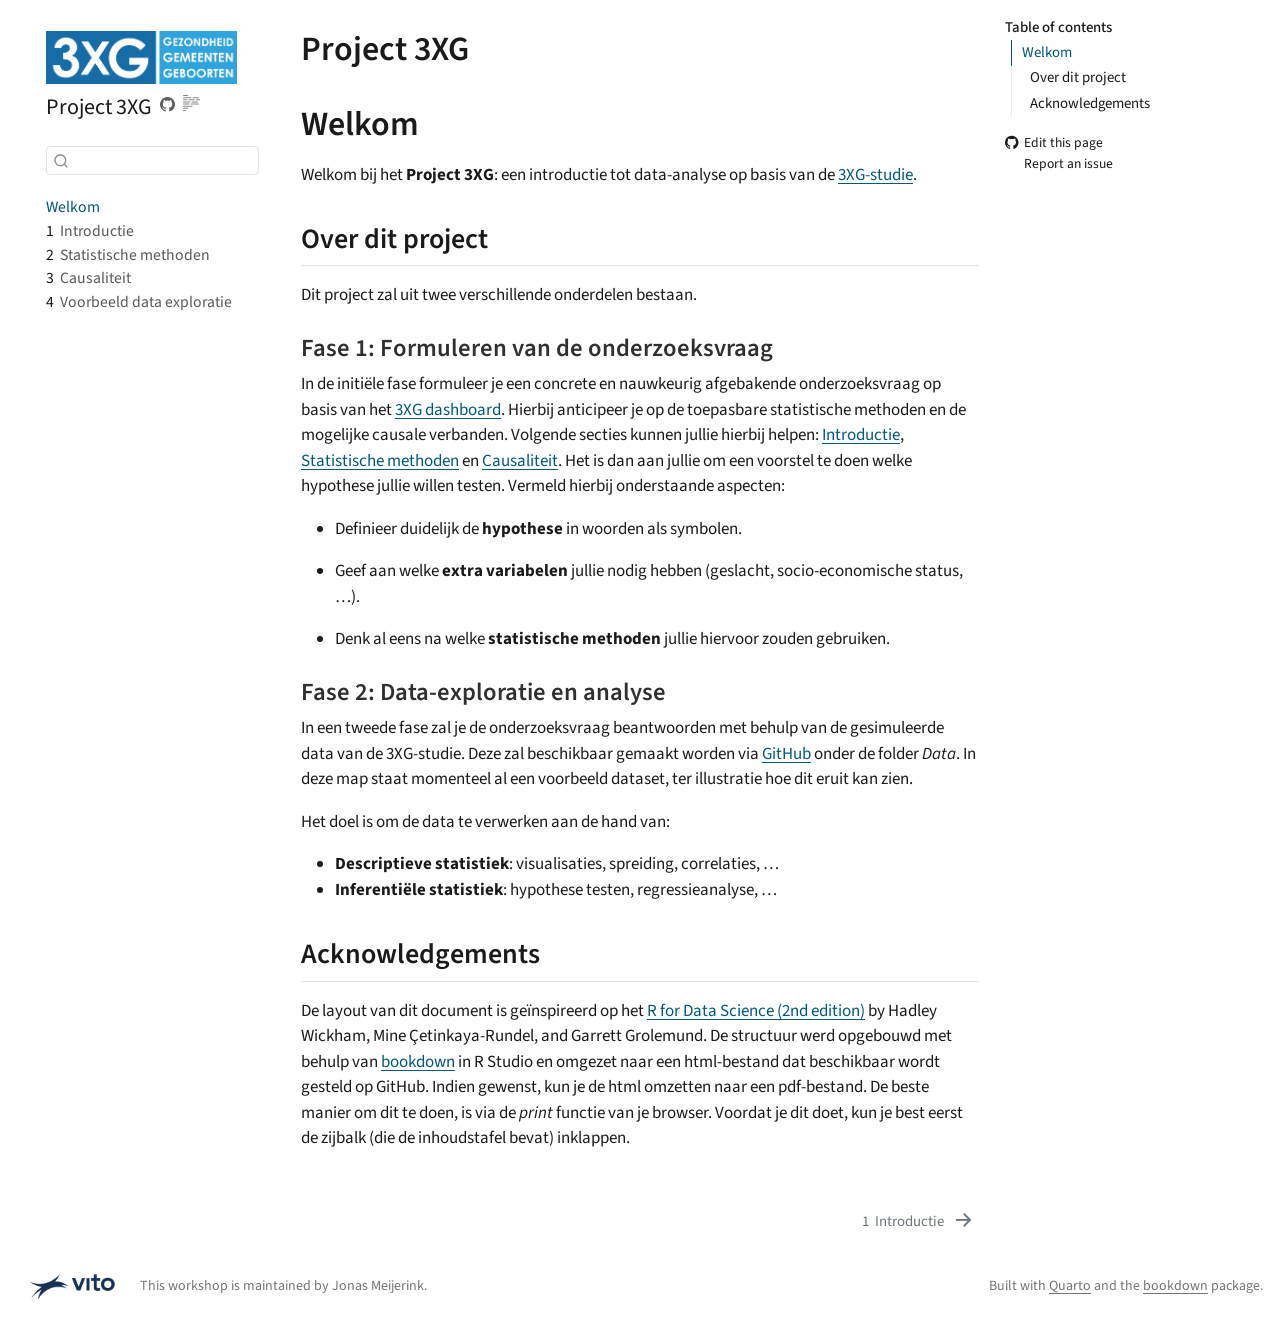
==== docs/index.html @ 2c1c5d32 "Initial commit" ====
<!DOCTYPE html>
<html xmlns="http://www.w3.org/1999/xhtml" lang="en" xml:lang="en"><head>
<meta http-equiv="Content-Type" content="text/html; charset=UTF-8">
<meta charset="utf-8">
<meta name="generator" content="quarto-1.10.18">
<meta name="viewport" content="width=device-width, initial-scale=1.0, user-scalable=yes">
<meta name="author" content="Jonas Meijerink">
<title>Project 3XG</title>
<style>
/* Default styles provided by pandoc.
** See https://pandoc.org/MANUAL.html#variables-for-html for config info.
*/
span.smallcaps{font-variant: small-caps;}
div.columns{display: flex; gap: 1.5em;}
div.column{flex: auto;}
@media screen {
div.columns{gap: min(4vw, 1.5em);}
div.column{overflow-x: auto;}
}
div.hanging-indent{margin-left: 1.5em; text-indent: -1.5em;}
ul.task-list{list-style: none;}
ul.task-list li input[type="checkbox"] {
  width: 0.8em;
  margin: 0 0.8em 0.2em -1em; /* quarto-specific, see https://github.com/quarto-dev/quarto-cli/issues/4556 */ 
  vertical-align: middle;
}
</style>

<script src="site_libs/quarto-nav/quarto-nav.js"></script>
<script src="site_libs/quarto-nav/headroom.min.js"></script>
<script src="site_libs/clipboard/clipboard.min.js"></script>
<script src="site_libs/quarto-search/autocomplete.umd.js"></script>
<script src="site_libs/quarto-search/fuse.min.js"></script>
<script src="site_libs/quarto-search/quarto-search.js"></script>
<meta name="quarto:offset" content="./">
<link href="./intro.html" rel="next">
<script src="site_libs/quarto-html/quarto.js" type="module"></script>
<script src="site_libs/quarto-html/tabsets/tabsets.js" type="module"></script>
<script src="site_libs/quarto-html/popper.min.js"></script>
<script src="site_libs/quarto-html/tippy.umd.min.js"></script>
<script src="site_libs/quarto-html/anchor.min.js"></script>
<link href="site_libs/quarto-html/tippy.css" rel="stylesheet">
<link href="site_libs/quarto-html/quarto-syntax-highlighting-64a204ab8560d761af7679ceaba22944.css" rel="stylesheet" id="quarto-text-highlighting-styles">
<script src="site_libs/bootstrap/bootstrap.min.js"></script>
<link href="site_libs/bootstrap/bootstrap-icons.css" rel="stylesheet">
<link href="site_libs/bootstrap/bootstrap-081637667c24d217134d68a2b34206dd.min.css" rel="stylesheet" append-hash="true" id="quarto-bootstrap" data-mode="light"><script id="quarto-search-options" type="application/json">{
  "location": "sidebar",
  "copy-button": false,
  "collapse-after": 3,
  "panel-placement": "start",
  "type": "textbox",
  "limit": 50,
  "keyboard-shortcut": [
    "f",
    "/",
    "s"
  ],
  "show-item-context": false,
  "language": {
    "search-no-results-text": "No results",
    "search-matching-documents-text": "matching documents",
    "search-copy-link-title": "Copy link to search",
    "search-hide-matches-text": "Hide additional matches",
    "search-more-match-text": "more match in this document",
    "search-more-matches-text": "more matches in this document",
    "search-clear-button-title": "Clear",
    "search-text-placeholder": "",
    "search-detached-cancel-button-title": "Cancel",
    "search-submit-button-title": "Submit",
    "search-label": "Search"
  }
}</script>
</head>
<body class="nav-sidebar floating quarto-light">

<div id="quarto-search-results"></div>
  <header id="quarto-header" class="headroom fixed-top"><nav class="quarto-secondary-nav"><div class="container-fluid d-flex">
      <button type="button" class="quarto-btn-toggle btn" data-bs-toggle="collapse" role="button" data-bs-target=".quarto-sidebar-collapse-item" aria-controls="quarto-sidebar" aria-expanded="false" aria-label="Toggle sidebar navigation" onclick="if (window.quartoToggleHeadroom) { window.quartoToggleHeadroom(); }">
        <i class="bi bi-layout-text-sidebar-reverse"></i>
      </button>
        <nav class="quarto-page-breadcrumbs" aria-label="breadcrumb"><ol class="breadcrumb"><li class="breadcrumb-item"><a href="./index.html">Welkom</a></li></ol></nav>
        <a class="flex-grow-1" role="navigation" data-bs-toggle="collapse" data-bs-target=".quarto-sidebar-collapse-item" aria-controls="quarto-sidebar" aria-expanded="false" aria-label="Toggle sidebar navigation" onclick="if (window.quartoToggleHeadroom) { window.quartoToggleHeadroom(); }">      
        </a>
      <button type="button" class="btn quarto-search-button" aria-label="Search" onclick="window.quartoOpenSearch();">
        <i class="bi bi-search"></i>
      </button>
    </div>
  </nav></header><!-- content --><div id="quarto-content" class="quarto-container page-columns page-rows-contents page-layout-article">
<!-- sidebar -->
  <nav id="quarto-sidebar" class="sidebar collapse collapse-horizontal quarto-sidebar-collapse-item sidebar-navigation floating overflow-auto"><div class="pt-lg-2 mt-2 text-left sidebar-header sidebar-header-stacked">
      <a href="./index.html" class="sidebar-logo-link">
      <img src="./figures/logo.png" alt="Workshop Logo" class="sidebar-logo light-content py-0 d-lg-inline d-none"><img src="./figures/logo.png" alt="Workshop Logo" class="sidebar-logo dark-content py-0 d-lg-inline d-none"></a>
    <div class="sidebar-title mb-0 py-0">
      <a href="./">Project 3XG</a> 
        <div class="sidebar-tools-main">
    <a href="https://github.com/MEIJERIJ/Workshop-3XG/" title="Source Code" class="quarto-navigation-tool px-1" aria-label="Source Code"><i class="bi bi-github"></i></a>
  <a href="" class="quarto-reader-toggle quarto-navigation-tool px-1" onclick="window.quartoToggleReader(); return false;" title="Toggle reader mode">
  <div class="quarto-reader-toggle-btn">
  <i class="bi"></i>
  </div>
</a>
</div>
    </div>
      </div>
        <div class="mt-2 flex-shrink-0 align-items-center">
        <div class="sidebar-search">
        <div id="quarto-search" class="" title="Search"></div>
        </div>
        </div>
    <div class="sidebar-menu-container"> 
    <ul class="list-unstyled mt-1">
<li class="sidebar-item">
  <div class="sidebar-item-container"> 
  <a href="./index.html" class="sidebar-item-text sidebar-link active">
 <span class="menu-text">Welkom</span></a>
  </div>
</li>
        <li class="sidebar-item">
  <div class="sidebar-item-container"> 
  <a href="./intro.html" class="sidebar-item-text sidebar-link">
 <span class="menu-text"><span class="chapter-number">1</span>&nbsp; <span class="chapter-title">Introductie</span></span></a>
  </div>
</li>
        <li class="sidebar-item">
  <div class="sidebar-item-container"> 
  <a href="./statistiek.html" class="sidebar-item-text sidebar-link">
 <span class="menu-text"><span class="chapter-number">2</span>&nbsp; <span class="chapter-title">Statistische methoden</span></span></a>
  </div>
</li>
        <li class="sidebar-item">
  <div class="sidebar-item-container"> 
  <a href="./causaliteit.html" class="sidebar-item-text sidebar-link">
 <span class="menu-text"><span class="chapter-number">3</span>&nbsp; <span class="chapter-title">Causaliteit</span></span></a>
  </div>
</li>
        <li class="sidebar-item">
  <div class="sidebar-item-container"> 
  <a href="./exploration.html" class="sidebar-item-text sidebar-link">
 <span class="menu-text"><span class="chapter-number">4</span>&nbsp; <span class="chapter-title">Voorbeeld data exploratie</span></span></a>
  </div>
</li>
    </ul>
</div>
</nav><div id="quarto-sidebar-glass" class="quarto-sidebar-collapse-item" data-bs-toggle="collapse" data-bs-target=".quarto-sidebar-collapse-item"></div>
<!-- margin-sidebar -->
    <div id="quarto-margin-sidebar" class="sidebar margin-sidebar">
        <nav id="TOC" role="doc-toc" class="toc-active"><h2 id="toc-title">Table of contents</h2>
   
  <ul>
<li>
<a href="#welkom" id="toc-welkom" class="nav-link active" data-scroll-target="#welkom">Welkom</a>
  <ul class="collapse">
<li>
<a href="#over-dit-project" id="toc-over-dit-project" class="nav-link" data-scroll-target="#over-dit-project">Over dit project</a>
  <ul class="collapse">
<li><a href="#fase-1-formuleren-van-de-onderzoeksvraag" id="toc-fase-1-formuleren-van-de-onderzoeksvraag" class="nav-link" data-scroll-target="#fase-1-formuleren-van-de-onderzoeksvraag">Fase 1: Formuleren van de onderzoeksvraag</a></li>
  <li><a href="#fase-2-data-exploratie-en-analyse" id="toc-fase-2-data-exploratie-en-analyse" class="nav-link" data-scroll-target="#fase-2-data-exploratie-en-analyse">Fase 2: Data-exploratie en analyse</a></li>
  </ul>
</li>
  <li><a href="#acknowledgements" id="toc-acknowledgements" class="nav-link" data-scroll-target="#acknowledgements">Acknowledgements</a></li>
  </ul>
</li>
  </ul><div class="toc-actions"><ul><li><a href="https://github.com/MEIJERIJ/Workshop-3XG/edit/main/index.qmd" class="toc-action"><i class="bi bi-github"></i>Edit this page</a></li><li><a href="https://github.com/MEIJERIJ/Workshop-3XG/issues/new" class="toc-action"><i class="bi empty"></i>Report an issue</a></li></ul></div></nav>
    </div>
<!-- main -->
<main class="content" id="quarto-document-content"><header id="title-block-header" class="quarto-title-block default"><div class="quarto-title">
<h1 class="title">Project 3XG</h1>
</div>



<div class="quarto-title-meta">

    
  
    
  </div>
  


</header><section id="welkom" class="level1 unnumbered"><h1 class="unnumbered">Welkom</h1>
<p>Welkom bij het <strong>Project 3XG</strong>: een introductie tot data-analyse op basis van de <a href="https://studie3xg.be/nl">3XG-studie</a>.</p>
<section id="over-dit-project" class="level2"><h2 class="anchored" data-anchor-id="over-dit-project">Over dit project</h2>
<p>Dit project zal uit twee verschillende onderdelen bestaan.</p>
<section id="fase-1-formuleren-van-de-onderzoeksvraag" class="level3"><h3 class="anchored" data-anchor-id="fase-1-formuleren-van-de-onderzoeksvraag">Fase 1: Formuleren van de onderzoeksvraag</h3>
<p>In de initiële fase formuleer je een concrete en nauwkeurig afgebakende onderzoeksvraag op basis van het <a href="https://report.vito.be/t/3xGopSchool/views/3xGdashboard-v2/3xgversie2?%3Aembed=y&amp;%3Aiid=1&amp;%3AisGuestRedirectFromVizportal=y">3XG dashboard</a>. Hierbij anticipeer je op de toepasbare statistische methoden en de mogelijke causale verbanden. Volgende secties kunnen jullie hierbij helpen: <a href="intro.html">Introductie</a>, <a href="statistiek.html">Statistische methoden</a> en <a href="causaliteit.html">Causaliteit</a>. Het is dan aan jullie om een voorstel te doen welke hypothese jullie willen testen. Vermeld hierbij onderstaande aspecten:</p>
<ul>
<li><p>Definieer duidelijk de <strong>hypothese</strong> in woorden als symbolen.</p></li>
<li><p>Geef aan welke <strong>extra variabelen</strong> jullie nodig hebben (geslacht, socio-economische status, …).</p></li>
<li><p>Denk al eens na welke <strong>statistische methoden</strong> jullie hiervoor zouden gebruiken.</p></li>
</ul></section><section id="fase-2-data-exploratie-en-analyse" class="level3"><h3 class="anchored" data-anchor-id="fase-2-data-exploratie-en-analyse">Fase 2: Data-exploratie en analyse</h3>
<p>In een tweede fase zal je de onderzoeksvraag beantwoorden met behulp van de gesimuleerde data van de 3XG-studie. Deze zal beschikbaar gemaakt worden via <a href="https://github.com/MEIJERIJ/Workshop-3XG">GitHub</a> onder de folder <em>Data</em>. In deze map staat momenteel al een voorbeeld dataset, ter illustratie hoe dit eruit kan zien.</p>
<p>Het doel is om de data te verwerken aan de hand van:</p>
<ul>
<li>
<strong>Descriptieve statistiek</strong>: visualisaties, spreiding, correlaties, …</li>
<li>
<strong>Inferentiële statistiek</strong>: hypothese testen, regressieanalyse, …</li>
</ul>
<!--
De voorbeelden worden in detail uitgewerkt in de cursusnota's, inclusief de R-code. Wanneer je de cursusnota's raadpleegt, kun je de R-code eenvoudig kopiëren en in je lokale R-software plakken. Hier is een voorbeeld van een stuk R-code:

::: {.cell}

```{.r .cell-code}
### Simulate a normal distribution
#---------------------------------
Y <- rnorm(n = 100, mean = 0, sd = 1)
```
:::

Als je nu je muis naar de rechterbovenhoek van het vak met de R-code beweegt, zie je een icoontje verschijnen in die hoek. 
Als je op dat icoontje klikt, wordt de inhoud van het vak naar je klembord gekopieerd, zodat je het kunt plakken waar je maar wilt (bv. in een lokaal R-bestand). 
Ik raad je aan om **met je eigen lokale R-script te werken**, waarin je een deel van de R-code uit de cursusnota's kopieert, 
zodat je zelf met de data en de R-code kunt *spelen*.


## Waarom R?

R is een gratis, opensource programmeertaal en -omgeving die specifiek is ontworpen voor statistische analyses. Het wordt breed gebruikt binnen onderzoeksinstellingen, waaronder VITO, omdat het

- Een groot ecosysteem aan pakketten heeft voor het bewerken, visualiseren, analyseren en rapporteren van data.
- Reproduceerbare analyse eenvoudig maakt.
- Gratis is en werkt op Windows, macOS en Linux.

## Tools you'll need

Om deze workshop te volgen, heb je het volgende nodig:

- **R** te downloaden via [CRAN](https://cran.r-project.org/).
- **RStudio** (of een andere R-vriendelijke editor zoals Positron of VS Code met de R-extensie) — download RStudio Desktop via
  [posit.co](https://posit.co/download/rstudio-desktop/).

--></section></section><section id="acknowledgements" class="level2"><h2 class="anchored" data-anchor-id="acknowledgements">Acknowledgements</h2>
<p>De layout van dit document is geïnspireerd op het <a href="https://hadley.nz">R for Data Science (2nd edition)</a> by Hadley Wickham, Mine Çetinkaya-Rundel, and Garrett Grolemund. De structuur werd opgebouwd met behulp van <a href="https://bookdown.org/">bookdown</a> in R Studio en omgezet naar een html-bestand dat beschikbaar wordt gesteld op GitHub. Indien gewenst, kun je de html omzetten naar een pdf-bestand. De beste manier om dit te doen, is via de <em>print</em> functie van je browser. Voordat je dit doet, kun je best eerst de zijbalk (die de inhoudstafel bevat) inklappen.</p>


</section></section></main><!-- /main --><script id="quarto-html-after-body" type="application/javascript">
  window.document.addEventListener("DOMContentLoaded", function (event) {
    const icon = "";
    const anchorJS = new window.AnchorJS();
    anchorJS.options = {
      placement: 'right',
      icon: icon
    };
    anchorJS.add('.anchored');
    const isCodeAnnotation = (el) => {
      for (const clz of el.classList) {
        if (clz.startsWith('code-annotation-')) {                     
          return true;
        }
      }
      return false;
    }
    const onCopySuccess = function(e) {
      // button target
      const button = e.trigger;
      // don't keep focus
      button.blur();
      // flash "checked"
      button.classList.add('code-copy-button-checked');
      var currentTitle = button.getAttribute("title");
      button.setAttribute("title", "Copied!");
      let tooltip;
      if (window.bootstrap) {
        button.setAttribute("data-bs-toggle", "tooltip");
        button.setAttribute("data-bs-placement", "left");
        button.setAttribute("data-bs-title", "Copied!");
        tooltip = new bootstrap.Tooltip(button, 
          { trigger: "manual", 
            customClass: "code-copy-button-tooltip",
            offset: [0, -8]});
        tooltip.show();    
      }
      setTimeout(function() {
        if (tooltip) {
          tooltip.hide();
          button.removeAttribute("data-bs-title");
          button.removeAttribute("data-bs-toggle");
          button.removeAttribute("data-bs-placement");
        }
        button.setAttribute("title", currentTitle);
        button.classList.remove('code-copy-button-checked');
      }, 1000);
      // clear code selection
      e.clearSelection();
    }
    const getTextToCopy = function(trigger) {
      const outerScaffold = trigger.parentElement.cloneNode(true);
      const codeEl = outerScaffold.querySelector('code');
      for (const childEl of codeEl.children) {
        if (isCodeAnnotation(childEl)) {
          childEl.remove();
        }
      }
      return codeEl.innerText;
    }
    const clipboard = new window.ClipboardJS('.code-copy-button:not([data-in-quarto-modal])', {
      text: getTextToCopy
    });
    clipboard.on('success', onCopySuccess);
    if (window.document.getElementById('quarto-embedded-source-code-modal')) {
      const clipboardModal = new window.ClipboardJS('.code-copy-button[data-in-quarto-modal]', {
        text: getTextToCopy,
        container: window.document.getElementById('quarto-embedded-source-code-modal')
      });
      clipboardModal.on('success', onCopySuccess);
    }
      var localhostRegex = new RegExp(/^(?:http|https):\/\/localhost\:?[0-9]*\//);
      var mailtoRegex = new RegExp(/^mailto:/);
        var filterRegex = new RegExp("https:\/\/meijerij\.github\.io\/Workshop-3XG\/");
      var isInternal = (href) => {
          return filterRegex.test(href) || localhostRegex.test(href) || mailtoRegex.test(href);
      }
      // Inspect non-navigation links and adorn them if external
     var links = window.document.querySelectorAll('a[href]:not(.nav-link):not(.navbar-brand):not(.toc-action):not(.sidebar-link):not(.sidebar-item-toggle):not(.pagination-link):not(.no-external):not([aria-hidden]):not(.dropdown-item):not(.quarto-navigation-tool):not(.about-link)');
      for (var i=0; i<links.length; i++) {
        const link = links[i];
        if (!isInternal(link.href)) {
          // undo the damage that might have been done by quarto-nav.js in the case of
          // links that we want to consider external
          if (link.dataset.originalHref !== undefined) {
            link.href = link.dataset.originalHref;
          }
        }
      }
    function tippyHover(el, contentFn, onTriggerFn, onUntriggerFn) {
      const config = {
        allowHTML: true,
        maxWidth: 500,
        delay: 100,
        arrow: false,
        appendTo: function(el) {
            return el.parentElement;
        },
        interactive: true,
        interactiveBorder: 10,
        theme: 'quarto',
        placement: 'bottom-start',
      };
      if (contentFn) {
        config.content = contentFn;
      }
      if (onTriggerFn) {
        config.onTrigger = onTriggerFn;
      }
      if (onUntriggerFn) {
        config.onUntrigger = onUntriggerFn;
      }
      window.tippy(el, config); 
    }
    const noterefs = window.document.querySelectorAll('a[role="doc-noteref"]');
    for (var i=0; i<noterefs.length; i++) {
      const ref = noterefs[i];
      tippyHover(ref, function() {
        // use id or data attribute instead here
        let href = ref.getAttribute('data-footnote-href') || ref.getAttribute('href');
        try { href = new URL(href).hash; } catch {}
        const id = href.replace(/^#\/?/, "");
        const note = window.document.getElementById(id);
        if (note) {
          return note.innerHTML;
        } else {
          return "";
        }
      });
    }
    const xrefs = window.document.querySelectorAll('a.quarto-xref');
    const processXRef = (id, note) => {
      // Strip column container classes
      const stripColumnClz = (el) => {
        el.classList.remove("page-full", "page-columns");
        if (el.children) {
          for (const child of el.children) {
            stripColumnClz(child);
          }
        }
      }
      stripColumnClz(note)
      if (id === null || id.startsWith('sec-')) {
        // Special case sections, only their first couple elements
        const container = document.createElement("div");
        if (note.children && note.children.length > 2) {
          container.appendChild(note.children[0].cloneNode(true));
          for (let i = 1; i < note.children.length; i++) {
            const child = note.children[i];
            if (child.tagName === "P" && child.innerText === "") {
              continue;
            } else {
              container.appendChild(child.cloneNode(true));
              break;
            }
          }
          if (window.Quarto?.typesetMath) {
            window.Quarto.typesetMath(container);
          }
          return container.innerHTML
        } else {
          if (window.Quarto?.typesetMath) {
            window.Quarto.typesetMath(note);
          }
          return note.innerHTML;
        }
      } else {
        // Remove any anchor links if they are present
        const anchorLink = note.querySelector('a.anchorjs-link');
        if (anchorLink) {
          anchorLink.remove();
        }
        if (window.Quarto?.typesetMath) {
          window.Quarto.typesetMath(note);
        }
        if (note.classList.contains("callout")) {
          return note.outerHTML;
        } else {
          return note.innerHTML;
        }
      }
    }
    for (var i=0; i<xrefs.length; i++) {
      const xref = xrefs[i];
      tippyHover(xref, undefined, function(instance) {
        instance.disable();
        let url = xref.getAttribute('href');
        let hash = undefined; 
        if (url.startsWith('#')) {
          hash = url;
        } else {
          try { hash = new URL(url).hash; } catch {}
        }
        if (hash) {
          const id = hash.replace(/^#\/?/, "");
          const note = window.document.getElementById(id);
          if (note !== null) {
            try {
              const html = processXRef(id, note.cloneNode(true));
              instance.setContent(html);
            } finally {
              instance.enable();
              instance.show();
            }
          } else {
            // See if we can fetch this
            fetch(url.split('#')[0])
            .then(res => res.text())
            .then(html => {
              const parser = new DOMParser();
              const htmlDoc = parser.parseFromString(html, "text/html");
              const note = htmlDoc.getElementById(id);
              if (note !== null) {
                const html = processXRef(id, note);
                instance.setContent(html);
              } 
            }).finally(() => {
              instance.enable();
              instance.show();
            });
          }
        } else {
          // See if we can fetch a full url (with no hash to target)
          // This is a special case and we should probably do some content thinning / targeting
          fetch(url)
          .then(res => res.text())
          .then(html => {
            const parser = new DOMParser();
            const htmlDoc = parser.parseFromString(html, "text/html");
            const note = htmlDoc.querySelector('main.content');
            if (note !== null) {
              // This should only happen for chapter cross references
              // (since there is no id in the URL)
              // remove the first header
              if (note.children.length > 0 && note.children[0].tagName === "HEADER") {
                note.children[0].remove();
              }
              const html = processXRef(null, note);
              instance.setContent(html);
            } 
          }).finally(() => {
            instance.enable();
            instance.show();
          });
        }
      }, function(instance) {
      });
    }
        let selectedAnnoteEl;
        const selectorForAnnotation = ( cell, annotation) => {
          let cellAttr = 'data-code-cell="' + cell + '"';
          let lineAttr = 'data-code-annotation="' +  annotation + '"';
          const selector = 'span[' + cellAttr + '][' + lineAttr + ']';
          return selector;
        }
        const selectCodeLines = (annoteEl) => {
          const doc = window.document;
          const targetCell = annoteEl.getAttribute("data-target-cell");
          const targetAnnotation = annoteEl.getAttribute("data-target-annotation");
          const annoteSpan = window.document.querySelector(selectorForAnnotation(targetCell, targetAnnotation));
          const lines = annoteSpan.getAttribute("data-code-lines").split(",");
          const lineIds = lines.map((line) => {
            return targetCell + "-" + line;
          })
          let top = null;
          let height = null;
          let parent = null;
          if (lineIds.length > 0) {
              //compute the position of the single el (top and bottom and make a div)
              const el = window.document.getElementById(lineIds[0]);
              top = el.offsetTop;
              height = el.offsetHeight;
              parent = el.parentElement.parentElement;
            if (lineIds.length > 1) {
              const lastEl = window.document.getElementById(lineIds[lineIds.length - 1]);
              const bottom = lastEl.offsetTop + lastEl.offsetHeight;
              height = bottom - top;
            }
            if (top !== null && height !== null && parent !== null) {
              // cook up a div (if necessary) and position it 
              let div = window.document.getElementById("code-annotation-line-highlight");
              if (div === null) {
                div = window.document.createElement("div");
                div.setAttribute("id", "code-annotation-line-highlight");
                div.style.position = 'absolute';
                parent.appendChild(div);
              }
              div.style.top = top - 2 + "px";
              div.style.height = height + 4 + "px";
              div.style.left = 0;
              let gutterDiv = window.document.getElementById("code-annotation-line-highlight-gutter");
              if (gutterDiv === null) {
                gutterDiv = window.document.createElement("div");
                gutterDiv.setAttribute("id", "code-annotation-line-highlight-gutter");
                gutterDiv.style.position = 'absolute';
                const codeCell = window.document.getElementById(targetCell);
                const gutter = codeCell.querySelector('.code-annotation-gutter');
                gutter.appendChild(gutterDiv);
              }
              gutterDiv.style.top = top - 2 + "px";
              gutterDiv.style.height = height + 4 + "px";
            }
            selectedAnnoteEl = annoteEl;
          }
        };
        const unselectCodeLines = () => {
          const elementsIds = ["code-annotation-line-highlight", "code-annotation-line-highlight-gutter"];
          elementsIds.forEach((elId) => {
            const div = window.document.getElementById(elId);
            if (div) {
              div.remove();
            }
          });
          selectedAnnoteEl = undefined;
        };
          // Handle positioning of the toggle
      window.addEventListener(
        "resize",
        throttle(() => {
          elRect = undefined;
          if (selectedAnnoteEl) {
            selectCodeLines(selectedAnnoteEl);
          }
        }, 10)
      );
      function throttle(fn, ms) {
      let throttle = false;
      let timer;
        return (...args) => {
          if(!throttle) { // first call gets through
              fn.apply(this, args);
              throttle = true;
          } else { // all the others get throttled
              if(timer) clearTimeout(timer); // cancel #2
              timer = setTimeout(() => {
                fn.apply(this, args);
                timer = throttle = false;
              }, ms);
          }
        };
      }
        // Attach click handler to the DT
        const annoteDls = window.document.querySelectorAll('dt[data-target-cell]');
        for (const annoteDlNode of annoteDls) {
          annoteDlNode.addEventListener('click', (event) => {
            const clickedEl = event.target;
            if (clickedEl !== selectedAnnoteEl) {
              unselectCodeLines();
              const activeEl = window.document.querySelector('dt[data-target-cell].code-annotation-active');
              if (activeEl) {
                activeEl.classList.remove('code-annotation-active');
              }
              selectCodeLines(clickedEl);
              clickedEl.classList.add('code-annotation-active');
            } else {
              // Unselect the line
              unselectCodeLines();
              clickedEl.classList.remove('code-annotation-active');
            }
          });
        }
    const findCites = (el) => {
      const parentEl = el.parentElement;
      if (parentEl) {
        const cites = parentEl.dataset.cites;
        if (cites) {
          return {
            el,
            cites: cites.split(' ')
          };
        } else {
          return findCites(el.parentElement)
        }
      } else {
        return undefined;
      }
    };
    var bibliorefs = window.document.querySelectorAll('a[role="doc-biblioref"]');
    for (var i=0; i<bibliorefs.length; i++) {
      const ref = bibliorefs[i];
      const citeInfo = findCites(ref);
      if (citeInfo) {
        tippyHover(citeInfo.el, function() {
          var popup = window.document.createElement('div');
          citeInfo.cites.forEach(function(cite) {
            var citeDiv = window.document.createElement('div');
            citeDiv.classList.add('hanging-indent');
            citeDiv.classList.add('csl-entry');
            var biblioDiv = window.document.getElementById('ref-' + cite);
            if (biblioDiv) {
              citeDiv.innerHTML = biblioDiv.innerHTML;
            }
            popup.appendChild(citeDiv);
          });
          return popup.innerHTML;
        });
      }
    }
  });
  </script><nav class="page-navigation"><div class="nav-page nav-page-previous">
  </div>
  <div class="nav-page nav-page-next">
      <a href="./intro.html" class="pagination-link" aria-label="Introductie">
        <span class="nav-page-text"><span class="chapter-number">1</span>&nbsp; <span class="chapter-title">Introductie</span></span> <i class="bi bi-arrow-right-short"></i>
      </a>
  </div>
</nav>
</div> <!-- /content -->
<footer class="footer"><div class="nav-footer">
    <div class="nav-footer-left">
<p><img src="figures/vito-logo_blue.png" height="40px" style="vertical-align: middle; margin-right: 10px;"> This workshop is maintained by Jonas Meijerink.</p>
</div>   
    <div class="nav-footer-center">
      &nbsp;
    <div class="toc-actions d-sm-block d-md-none"><ul><li><a href="https://github.com/MEIJERIJ/Workshop-3XG/edit/main/index.qmd" class="toc-action"><i class="bi bi-github"></i>Edit this page</a></li><li><a href="https://github.com/MEIJERIJ/Workshop-3XG/issues/new" class="toc-action"><i class="bi empty"></i>Report an issue</a></li></ul></div></div>
    <div class="nav-footer-right">
<p>Built with <a href="https://quarto.org/">Quarto</a> and the <a href="https://bookdown.org/">bookdown</a> package.</p>
</div>
  </div>
</footer>


</body></html>
---- docs/site_libs/quarto-html/tippy.css ----
.tippy-box[data-animation=fade][data-state=hidden]{opacity:0}[data-tippy-root]{max-width:calc(100vw - 10px)}.tippy-box{position:relative;background-color:#333;color:#fff;border-radius:4px;font-size:14px;line-height:1.4;white-space:normal;outline:0;transition-property:transform,visibility,opacity}.tippy-box[data-placement^=top]>.tippy-arrow{bottom:0}.tippy-box[data-placement^=top]>.tippy-arrow:before{bottom:-7px;left:0;border-width:8px 8px 0;border-top-color:initial;transform-origin:center top}.tippy-box[data-placement^=bottom]>.tippy-arrow{top:0}.tippy-box[data-placement^=bottom]>.tippy-arrow:before{top:-7px;left:0;border-width:0 8px 8px;border-bottom-color:initial;transform-origin:center bottom}.tippy-box[data-placement^=left]>.tippy-arrow{right:0}.tippy-box[data-placement^=left]>.tippy-arrow:before{border-width:8px 0 8px 8px;border-left-color:initial;right:-7px;transform-origin:center left}.tippy-box[data-placement^=right]>.tippy-arrow{left:0}.tippy-box[data-placement^=right]>.tippy-arrow:before{left:-7px;border-width:8px 8px 8px 0;border-right-color:initial;transform-origin:center right}.tippy-box[data-inertia][data-state=visible]{transition-timing-function:cubic-bezier(.54,1.5,.38,1.11)}.tippy-arrow{width:16px;height:16px;color:#333}.tippy-arrow:before{content:"";position:absolute;border-color:transparent;border-style:solid}.tippy-content{position:relative;padding:5px 9px;z-index:1}
---- docs/site_libs/quarto-html/quarto-syntax-highlighting-64a204ab8560d761af7679ceaba22944.css ----
/* quarto syntax highlight colors */
:root {
  --quarto-hl-ot-color: #003B4F;
  --quarto-hl-at-color: #657422;
  --quarto-hl-ss-color: #20794D;
  --quarto-hl-an-color: #5E5E5E;
  --quarto-hl-fu-color: #4758AB;
  --quarto-hl-st-color: #20794D;
  --quarto-hl-cf-color: #003B4F;
  --quarto-hl-op-color: #5E5E5E;
  --quarto-hl-er-color: #AD0000;
  --quarto-hl-bn-color: #AD0000;
  --quarto-hl-al-color: #AD0000;
  --quarto-hl-va-color: #111111;
  --quarto-hl-bu-color: inherit;
  --quarto-hl-ex-color: inherit;
  --quarto-hl-pp-color: #AD0000;
  --quarto-hl-in-color: #5E5E5E;
  --quarto-hl-vs-color: #20794D;
  --quarto-hl-wa-color: #5E5E5E;
  --quarto-hl-do-color: #5E5E5E;
  --quarto-hl-im-color: #00769E;
  --quarto-hl-ch-color: #20794D;
  --quarto-hl-dt-color: #AD0000;
  --quarto-hl-fl-color: #AD0000;
  --quarto-hl-co-color: #5E5E5E;
  --quarto-hl-cv-color: #5E5E5E;
  --quarto-hl-cn-color: #8f5902;
  --quarto-hl-sc-color: #5E5E5E;
  --quarto-hl-dv-color: #AD0000;
  --quarto-hl-kw-color: #003B4F;
}

/* other quarto variables */
:root {
  --quarto-font-monospace: SFMono-Regular, Menlo, Monaco, Consolas, "Liberation Mono", "Courier New", monospace;
}

/* syntax highlight based on Pandoc's rules */
pre > code.sourceCode > span {
  color: #003B4F;
}

code.sourceCode > span {
  color: #003B4F;
}

div.sourceCode,
div.sourceCode pre.sourceCode {
  color: #003B4F;
}

/* Normal */
code span {
  color: #003B4F;
}

/* Alert */
code span.al {
  color: #AD0000;
  font-style: inherit;
}

/* Annotation */
code span.an {
  color: #5E5E5E;
  font-style: inherit;
}

/* Attribute */
code span.at {
  color: #657422;
  font-style: inherit;
}

/* BaseN */
code span.bn {
  color: #AD0000;
  font-style: inherit;
}

/* BuiltIn */
code span.bu {
  font-style: inherit;
}

/* ControlFlow */
code span.cf {
  color: #003B4F;
  font-weight: bold;
  font-style: inherit;
}

/* Char */
code span.ch {
  color: #20794D;
  font-style: inherit;
}

/* Constant */
code span.cn {
  color: #8f5902;
  font-style: inherit;
}

/* Comment */
code span.co {
  color: #5E5E5E;
  font-style: inherit;
}

/* CommentVar */
code span.cv {
  color: #5E5E5E;
  font-style: italic;
}

/* Documentation */
code span.do {
  color: #5E5E5E;
  font-style: italic;
}

/* DataType */
code span.dt {
  color: #AD0000;
  font-style: inherit;
}

/* DecVal */
code span.dv {
  color: #AD0000;
  font-style: inherit;
}

/* Error */
code span.er {
  color: #AD0000;
  font-style: inherit;
}

/* Extension */
code span.ex {
  font-style: inherit;
}

/* Float */
code span.fl {
  color: #AD0000;
  font-style: inherit;
}

/* Function */
code span.fu {
  color: #4758AB;
  font-style: inherit;
}

/* Import */
code span.im {
  color: #00769E;
  font-style: inherit;
}

/* Information */
code span.in {
  color: #5E5E5E;
  font-style: inherit;
}

/* Keyword */
code span.kw {
  color: #003B4F;
  font-weight: bold;
  font-style: inherit;
}

/* Operator */
code span.op {
  color: #5E5E5E;
  font-style: inherit;
}

/* Other */
code span.ot {
  color: #003B4F;
  font-style: inherit;
}

/* Preprocessor */
code span.pp {
  color: #AD0000;
  font-style: inherit;
}

/* SpecialChar */
code span.sc {
  color: #5E5E5E;
  font-style: inherit;
}

/* SpecialString */
code span.ss {
  color: #20794D;
  font-style: inherit;
}

/* String */
code span.st {
  color: #20794D;
  font-style: inherit;
}

/* Variable */
code span.va {
  color: #111111;
  font-style: inherit;
}

/* VerbatimString */
code span.vs {
  color: #20794D;
  font-style: inherit;
}

/* Warning */
code span.wa {
  color: #5E5E5E;
  font-style: italic;
}

.prevent-inlining {
  content: "</";
}

/*# sourceMappingURL=9d8d5bb603a83b8298b89080a598c93b.css.map */
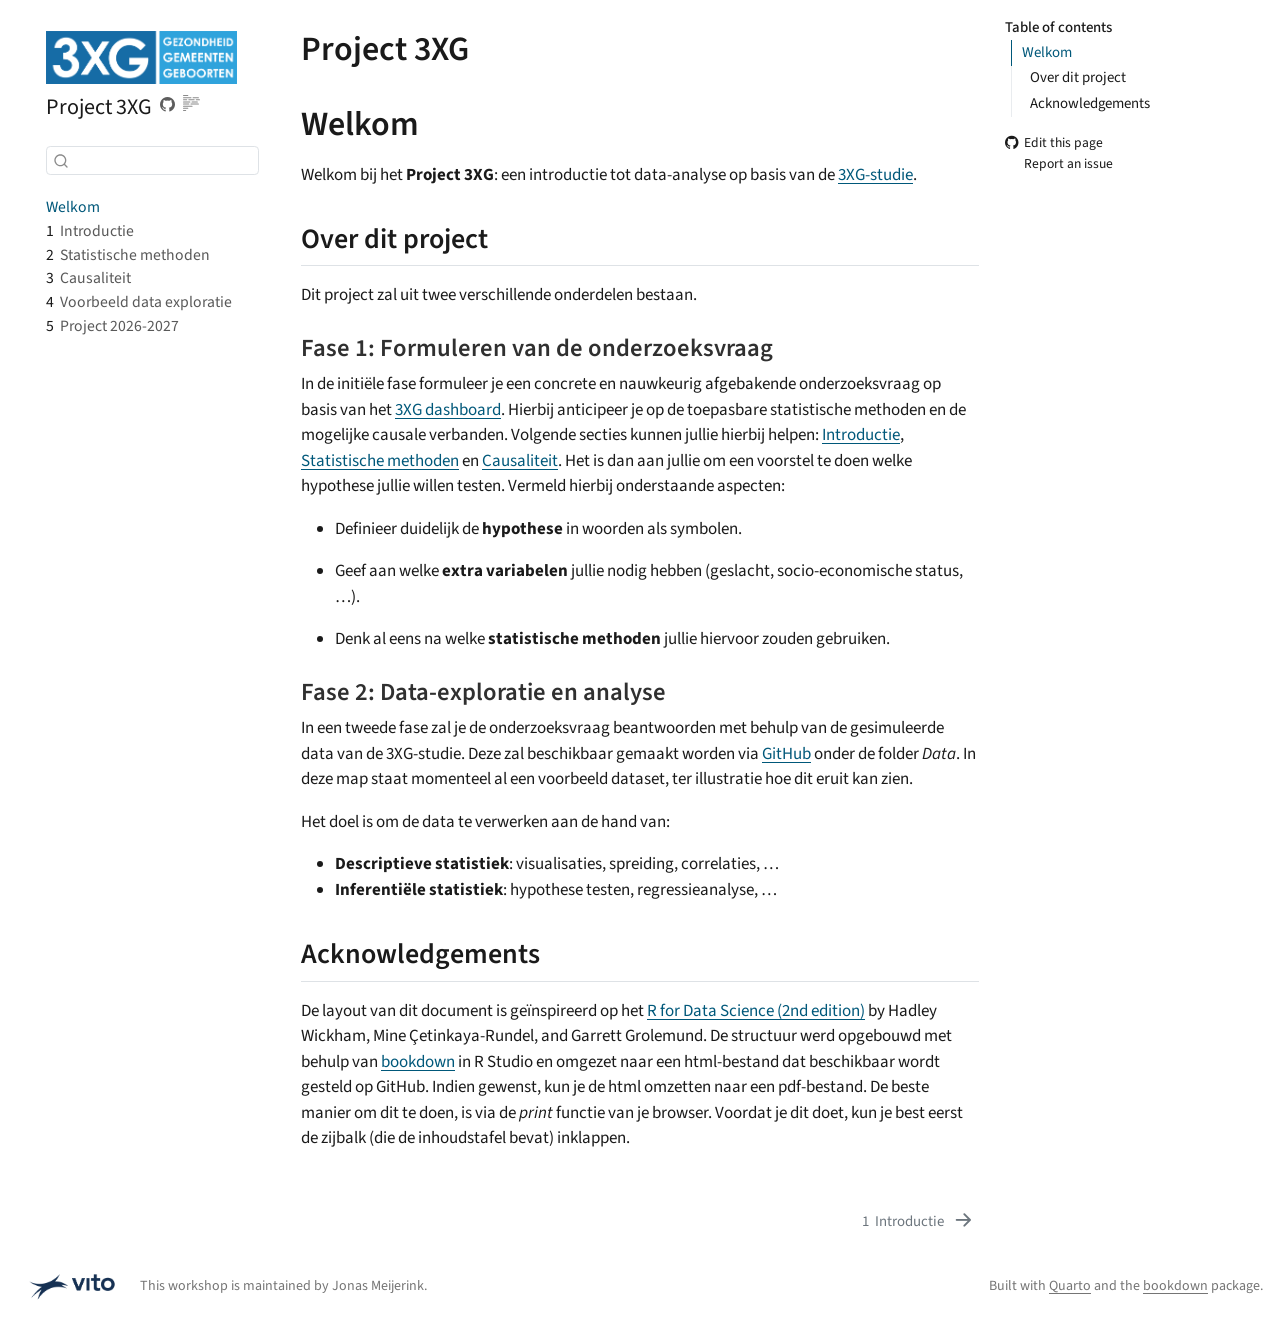
==== commit 818bbb6d: "Simulate data for Project 2026-2027 students Thomas More" ====
--- a/docs/index.html
+++ b/docs/index.html
@@ -137,6 +137,12 @@
   <div class="sidebar-item-container"> 
   <a href="./exploration.html" class="sidebar-item-text sidebar-link">
  <span class="menu-text"><span class="chapter-number">4</span>&nbsp; <span class="chapter-title">Voorbeeld data exploratie</span></span></a>
+  </div>
+</li>
+        <li class="sidebar-item">
+  <div class="sidebar-item-container"> 
+  <a href="./Project_2026-2027_Thomas_More.html" class="sidebar-item-text sidebar-link">
+ <span class="menu-text"><span class="chapter-number">5</span>&nbsp; <span class="chapter-title">Project 2026-2027</span></span></a>
   </div>
 </li>
     </ul>
